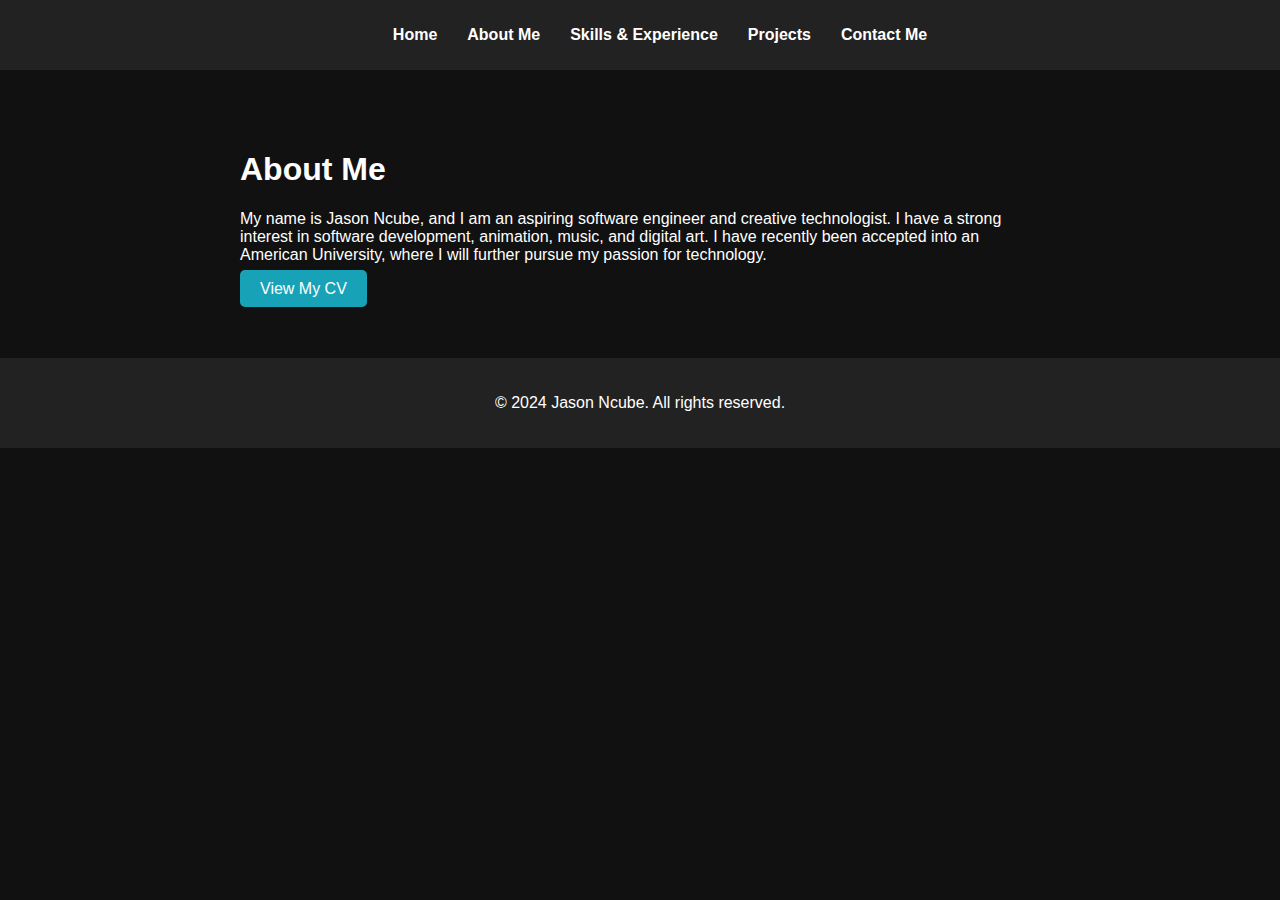
==== about.html @ 03107b76 "first_commit" ====
<!DOCTYPE html>
<html lang="en">
<head>
    <meta charset="UTF-8">
    <meta name="viewport" content="width=device-width, initial-scale=1.0">
    <title>About Me - Jason Ncube</title>
    <link rel="stylesheet" href="css/styles.css">
</head>
<body>
    <header>
        <nav>
            <ul>
                <li><a href="index.html">Home</a></li>
                <li><a href="about.html">About Me</a></li>
                <li><a href="skills.html">Skills & Experience</a></li>
                <li><a href="projects.html">Projects</a></li>
                <li><a href="contact.html">Contact Me</a></li>
            </ul>
        </nav>
    </header>

    <main>
        <section class="about">
            <h1>About Me</h1>
            <p>My name is Jason Ncube, and I am an aspiring software engineer and creative technologist. I have a strong interest in software development, animation, music, and digital art. I have recently been accepted into an American University, where I will further pursue my passion for technology.</p>
            <a href="resume/resume.pdf" class="cta-button">View My CV</a>
        </section>
    </main>

    <footer>
        <p>&copy; 2024 Jason Ncube. All rights reserved.</p>
    </footer>

    <script src="js/scripts.js"></script>
</body>
</html>
---- css/styles.css ----
body {
  margin: 0;
  font-family: 'Lexend', sans-serif;
  background-color: #111;
  color: #fff;
}

header {
  background-color: #222;
  padding: 10px 0;
}

nav ul {
  list-style: none;
  display: flex;
  justify-content: center;
}

nav ul li {
  margin: 0 15px;
}

nav ul li a {
  color: #fff;
  text-decoration: none;
  font-weight: bold;
}

.hero {
  text-align: center;
  padding: 100px 20px;
}

.cta-button {
  background-color: #17A2B8;
  color: #fff;
  padding: 10px 20px;
  text-decoration: none;
  border-radius: 5px;
}

.about, .skills, .projects, .contact {
  padding: 60px 20px;
  max-width: 800px;
  margin: 0 auto;
}

.project-item {
  margin-bottom: 30px;
}

form {
  display: flex;
  flex-direction: column;
}

form label {
  margin-bottom: 5px;
}

form input, form textarea {
  margin-bottom: 15px;
  padding: 10px;
  border: 1px solid #444;
  border-radius: 5px;
}

footer {
  background-color: #222;
  text-align: center;
  padding: 20px 0;
  position: relative;
  bottom: 0;
  width: 100%;
}
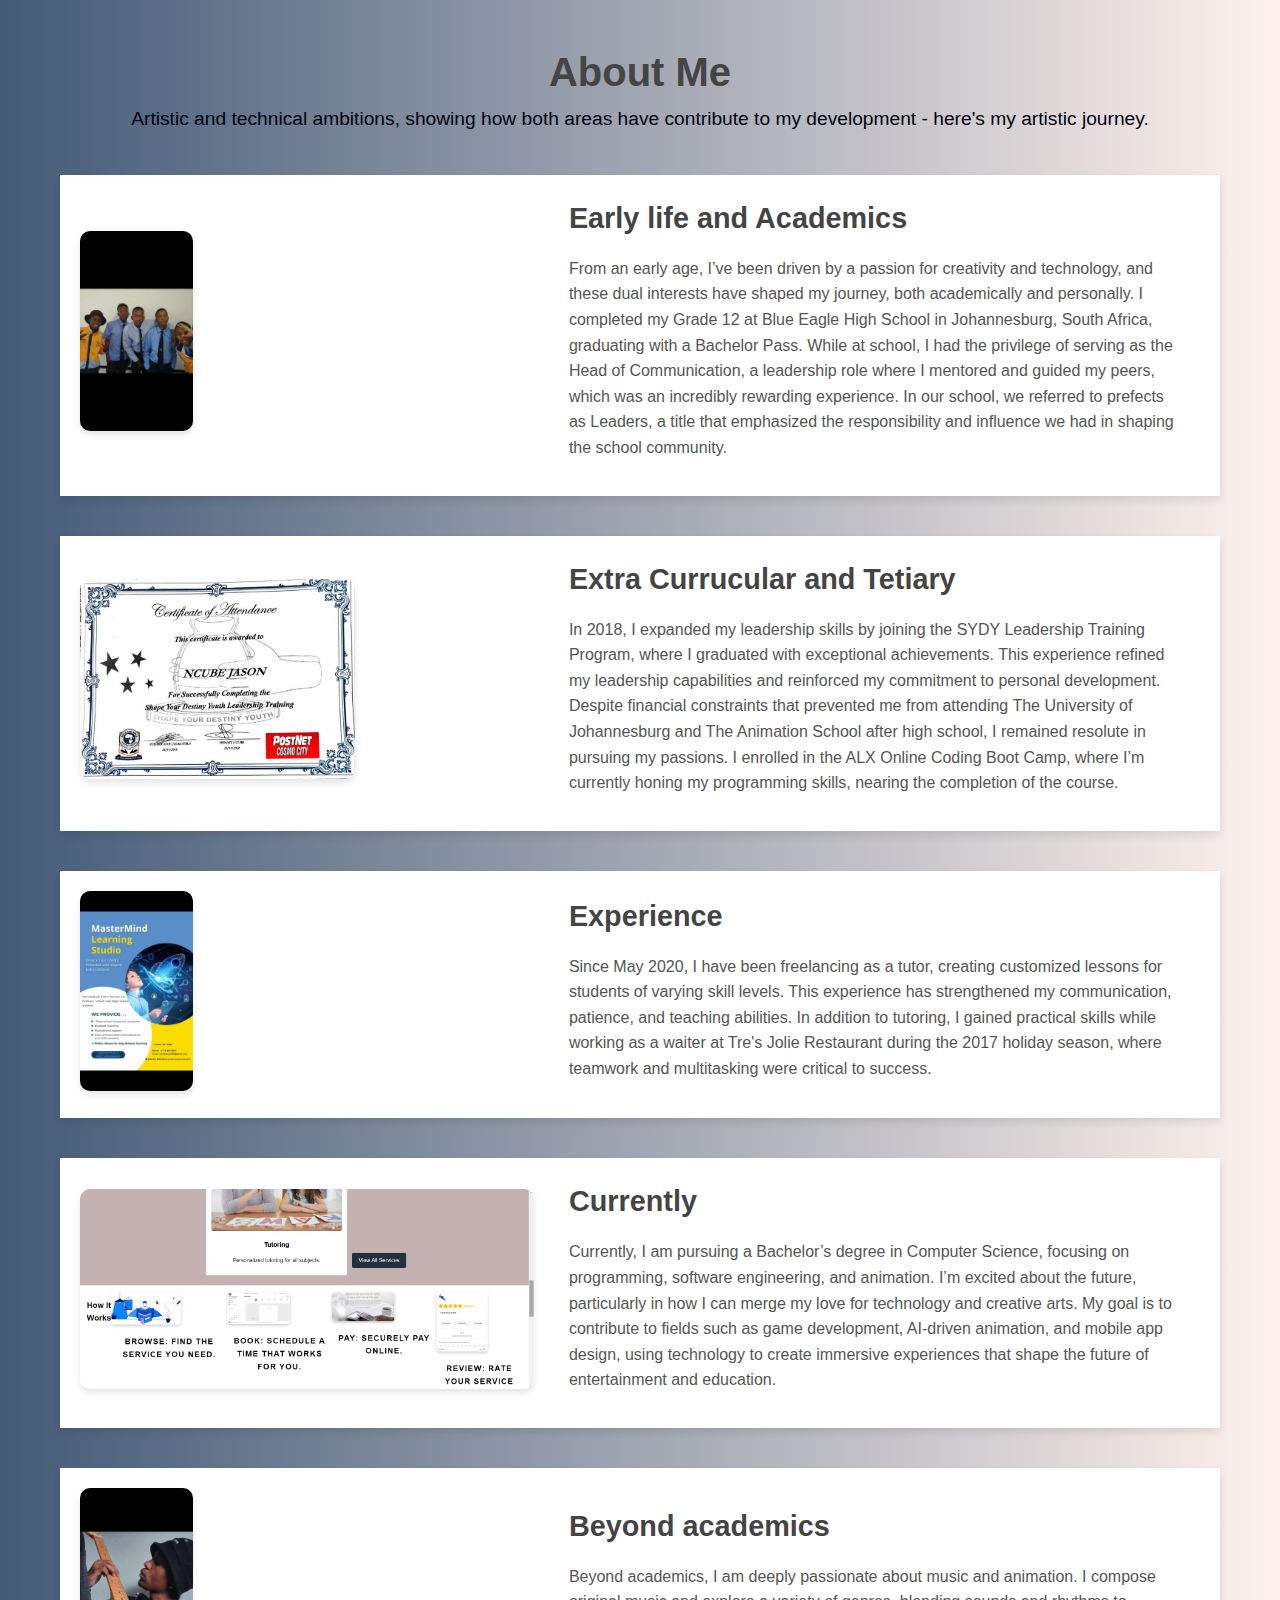
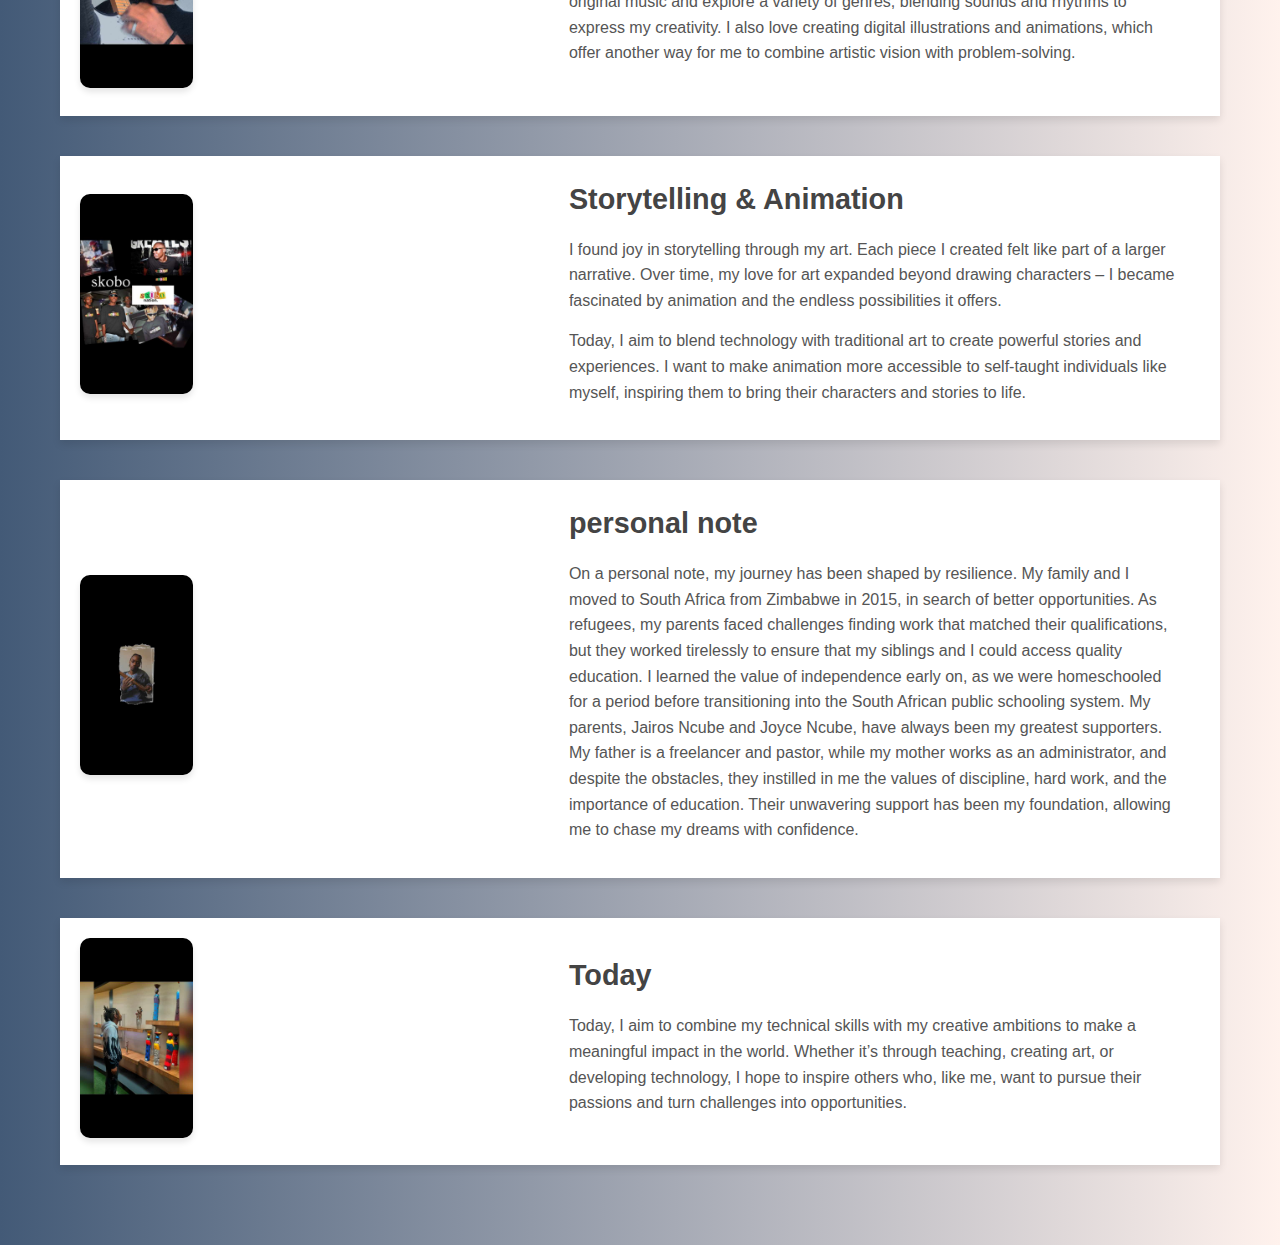
==== commit 91b3bff0: "Final-update" ====
--- a/about.html
+++ b/about.html
@@ -3,34 +3,100 @@
 <head>
     <meta charset="UTF-8">
     <meta name="viewport" content="width=device-width, initial-scale=1.0">
-    <title>About Me - Jason Ncube</title>
-    <link rel="stylesheet" href="css/styles.css">
+    <meta http-equiv="X-UA-Compatible" content="ie=edge">
+    <title>About Me - Art by Jae</title>
+    <link rel="stylesheet" href="about.css">
 </head>
 <body>
-    <header>
-        <nav>
-            <ul>
-                <li><a href="index.html">Home</a></li>
-                <li><a href="about.html">About Me</a></li>
-                <li><a href="skills.html">Skills & Experience</a></li>
-                <li><a href="projects.html">Projects</a></li>
-                <li><a href="contact.html">Contact Me</a></li>
-            </ul>
-        </nav>
-    </header>
+    <div class="about-container">
+        <section class="about-header">
+            <h1>About Me</h1>
+            <p class="intro-text"> Artistic and technical ambitions, showing how both areas have contribute to my development - here's my artistic journey.</p>
+        </section>
+        
+        <section class="about-content">
+            <div class="image-section">
+                <img src="images/Images/school.jpg" alt=" school" class="about-image">
+            </div>
+            <div class="text-section">
+                <h2>Early life  and Academics</h2>
+                <p>From an early age, I’ve been driven by a passion for creativity and technology, and these dual interests have shaped my journey, both academically and personally. I completed my Grade 12 at Blue Eagle High School in Johannesburg, South Africa, graduating with a Bachelor Pass. While at school, I had the privilege of serving as the Head of Communication, a leadership role where I mentored and guided my peers, which was an incredibly rewarding experience. In our school, we referred to prefects as Leaders, a title that emphasized the responsibility and influence we had in shaping the school community.</p>
+            </div>
+        </section>
 
-    <main>
-        <section class="about">
-            <h1>About Me</h1>
-            <p>My name is Jason Ncube, and I am an aspiring software engineer and creative technologist. I have a strong interest in software development, animation, music, and digital art. I have recently been accepted into an American University, where I will further pursue my passion for technology.</p>
-            <a href="resume/resume.pdf" class="cta-button">View My CV</a>
+        <section class="about-content">
+            <div class="image-section">
+                <img src="images/Images/certificate.jpg" alt="Extra" class="about-image">
+            </div>
+            <div class="text-section">
+                <h2>Extra Currucular and Tetiary </h2>
+                <p>In 2018, I expanded my leadership skills by joining the SYDY Leadership Training Program, where I graduated with exceptional achievements. This experience refined my leadership capabilities and reinforced my commitment to personal development. Despite financial constraints that prevented me from attending The University of Johannesburg and The Animation School after high school, I remained resolute in pursuing my passions. I enrolled in the ALX Online Coding Boot Camp, where I’m currently honing my programming skills, nearing the completion of the course.</p>
+            </div>
         </section>
-    </main>
+        
+        <section class="about-content">
+            <div class="image-section">
+                <img src="images/Images/Tutour.jpg" alt="Teaching" class="about-image">
+            </div>
+            <div class="text-section">
+                <h2>Experience </h2>
+                <p>Since May 2020, I have been freelancing as a tutor, creating customized lessons for students of varying skill levels. This experience has strengthened my communication, patience, and teaching abilities. In addition to tutoring, I gained practical skills while working as a waiter at Tre's Jolie Restaurant during the 2017 holiday season, where teamwork and multitasking were critical to success.</p>
+            </div>
+        </section>
+        
+        <section class="about-content">
+            <div class="image-section">
+                <img src="images/Images/Screenshot (364).png" alt="currently" class="about-image">
+            </div>
+            <div class="text-section">
+                <h2>Currently</h2>
+                <p>Currently, I am pursuing a Bachelor’s degree in Computer Science, focusing on programming, software engineering, and animation. I’m excited about the future, particularly in how I can merge my love for technology and creative arts. My goal is to contribute to fields such as game development, AI-driven animation, and mobile app design, using technology to create immersive experiences that shape the future of entertainment and education.</p>
+            </div>
+        </section>
 
-    <footer>
-        <p>&copy; 2024 Jason Ncube. All rights reserved.</p>
-    </footer>
+        <section class="about-content">
+            <div class="image-section">
+                <img src="images/Images/Playing guitar.jpg" alt="Young Jae " class="about-image">
+            </div>
+            <div class="text-section">
+                <h2>Beyond academics</h2>
+                <p>Beyond academics, I am deeply passionate about music and animation. I compose original music and explore a variety of genres, blending sounds and rhythms to express my creativity. I also love creating digital illustrations and animations, which offer another way for me to combine artistic vision with problem-solving.</p>
+            </div>
+        </section>
 
-    <script src="js/scripts.js"></script>
+        <section class="about-content">
+            <div class="image-section">
+                <img src="images/Images/skobo.jpg" alt="Storytelling through animation" class="about-image">
+            </div>
+            <div class="text-section">
+                <h2>Storytelling & Animation</h2>
+                <p>I found joy in storytelling through my art. Each piece I created felt like part of a larger narrative. Over time, my love for art expanded beyond drawing characters – I became fascinated by animation and the endless possibilities it offers.</p>
+                <p>Today, I aim to blend technology with traditional art to create powerful stories and experiences. I want to make animation more accessible to self-taught individuals like myself, inspiring them to bring their characters and stories to life.</p>
+            </div>
+        </section>
+
+        <section class="about-content">
+            <div class="image-section">
+                <img src="images/Images/playing guitar (2).jpg" alt="personal note" class="about-image">
+            </div>
+            <div class="text-section">
+                <h2> personal note</h2>
+                <p>On a personal note, my journey has been shaped by resilience. My family and I moved to South Africa from Zimbabwe in 2015, in search of better opportunities. As refugees, my parents faced challenges finding work that matched their qualifications, but they worked tirelessly to ensure that my siblings and I could access quality education. I learned the value of independence early on, as we were homeschooled for a period before transitioning into the South African public schooling system.
+
+                    My parents, Jairos Ncube and Joyce Ncube, have always been my greatest supporters. My father is a freelancer and pastor, while my mother works as an administrator, and despite the obstacles, they instilled in me the values of discipline, hard work, and the importance of education. Their unwavering support has been my foundation, allowing me to chase my dreams with confidence.</p>
+            </div>
+        </section>
+
+
+        <section class="about-content">
+            <div class="image-section">
+                <img src="images/Images/462637714_1555640231741436_40455529889601494_n.jpg" alt="Technology and Art" class="about-image">
+            </div>
+            <div class="text-section">
+                <h2>Today</h2>
+                <p>Today, I aim to combine my technical skills with my creative ambitions to make a meaningful impact in the world. Whether it’s through teaching, creating art, or developing technology, I hope to inspire others who, like me, want to pursue their passions and turn challenges into opportunities.</p>
+            </div>
+        </section>
+    </div>
 </body>
 </html>
--- a/about.css
+++ b/about.css
@@ -0,0 +1,95 @@
+/* General Styling */
+* {
+  margin: 0;
+  padding: 0;
+  box-sizing: border-box;
+  font-family: 'Arial', sans-serif;
+}
+
+body {
+  background: linear-gradient(90deg, #435a77, #fff2ed);
+  color: #1c0d0d;
+  line-height: 1.6;
+  padding: 20px;
+}
+
+/* Container */
+.about-container {
+  max-width: 1200px;
+  margin: 0 auto;
+  padding: 20px;
+}
+
+/* Header Section */
+.about-header {
+  text-align: center;
+  margin-bottom: 40px;
+}
+
+.about-header h1 {
+  font-size: 2.5rem;
+  color: #444;
+}
+
+.intro-text {
+  font-size: 1.2rem;
+  color: #00030e;
+}
+
+/* About Content Section */
+.about-content {
+  display: flex;
+  align-items: center;
+  justify-content: space-between;
+  margin-bottom: 40px;
+  background: #fff;
+  padding: 20px;
+  box-shadow: 0 4px 8px rgba(0, 0, 0, 0.1);
+}
+
+.text-section {
+  flex: 1;
+  margin-right: 20px;
+}
+
+.text-section h2 {
+  font-size: 1.8rem;
+  color: #444;
+  margin-bottom: 15px;
+}
+
+.text-section p {
+  font-size: 1rem;
+  color: #555;
+  margin-bottom: 15px;
+}
+
+.image-section {
+  flex: 0.8;
+}
+
+.about-image {
+  max-width: 100%;
+  height: 200px;
+  border-radius: 10px;
+  box-shadow: 0 4px 6px rgba(0, 0, 0, 0.1);
+}
+
+/* Media Queries */
+@media (max-width: 768px) {
+  .about-content {
+      flex-direction: column;
+  }
+
+  .text-section {
+      margin-right: 0;
+  }
+
+  .about-header h1 {
+      font-size: 2rem;
+  }
+
+  .about-header .intro-text {
+      font-size: 1rem;
+  }
+}
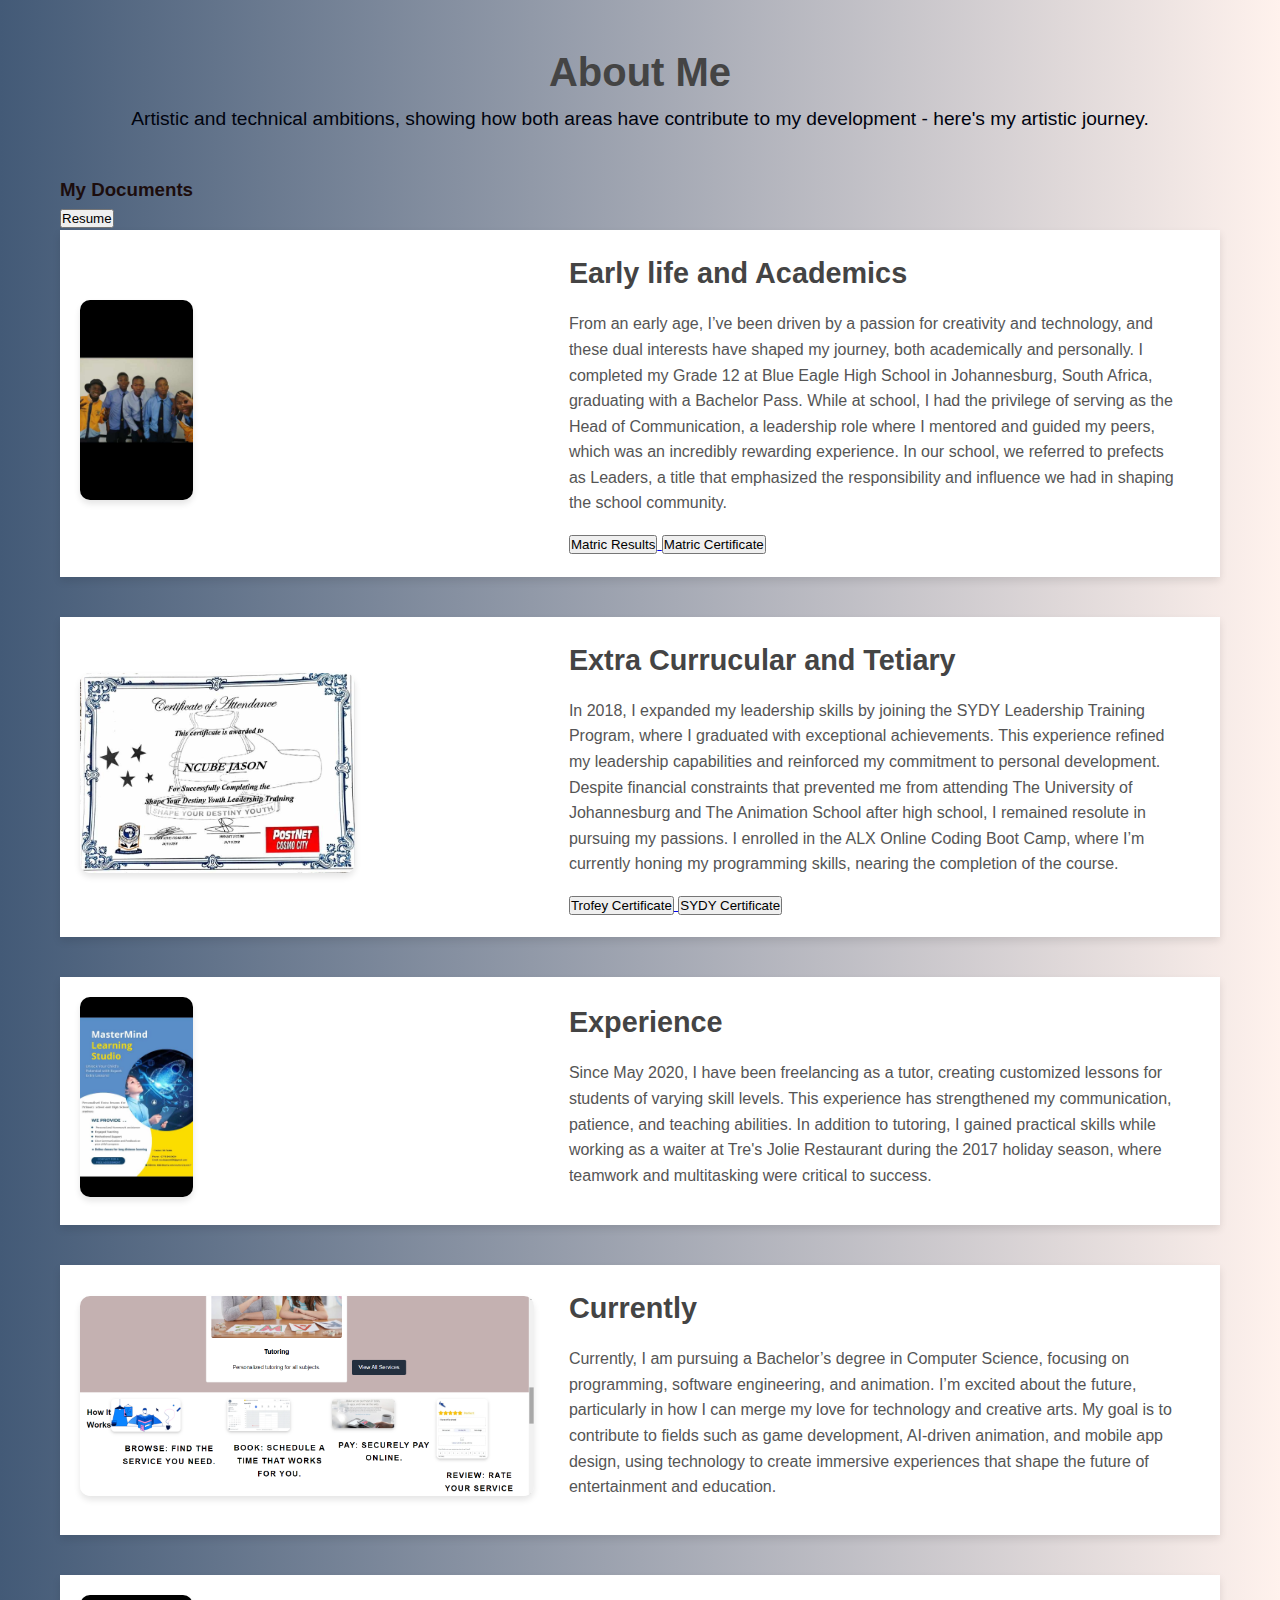
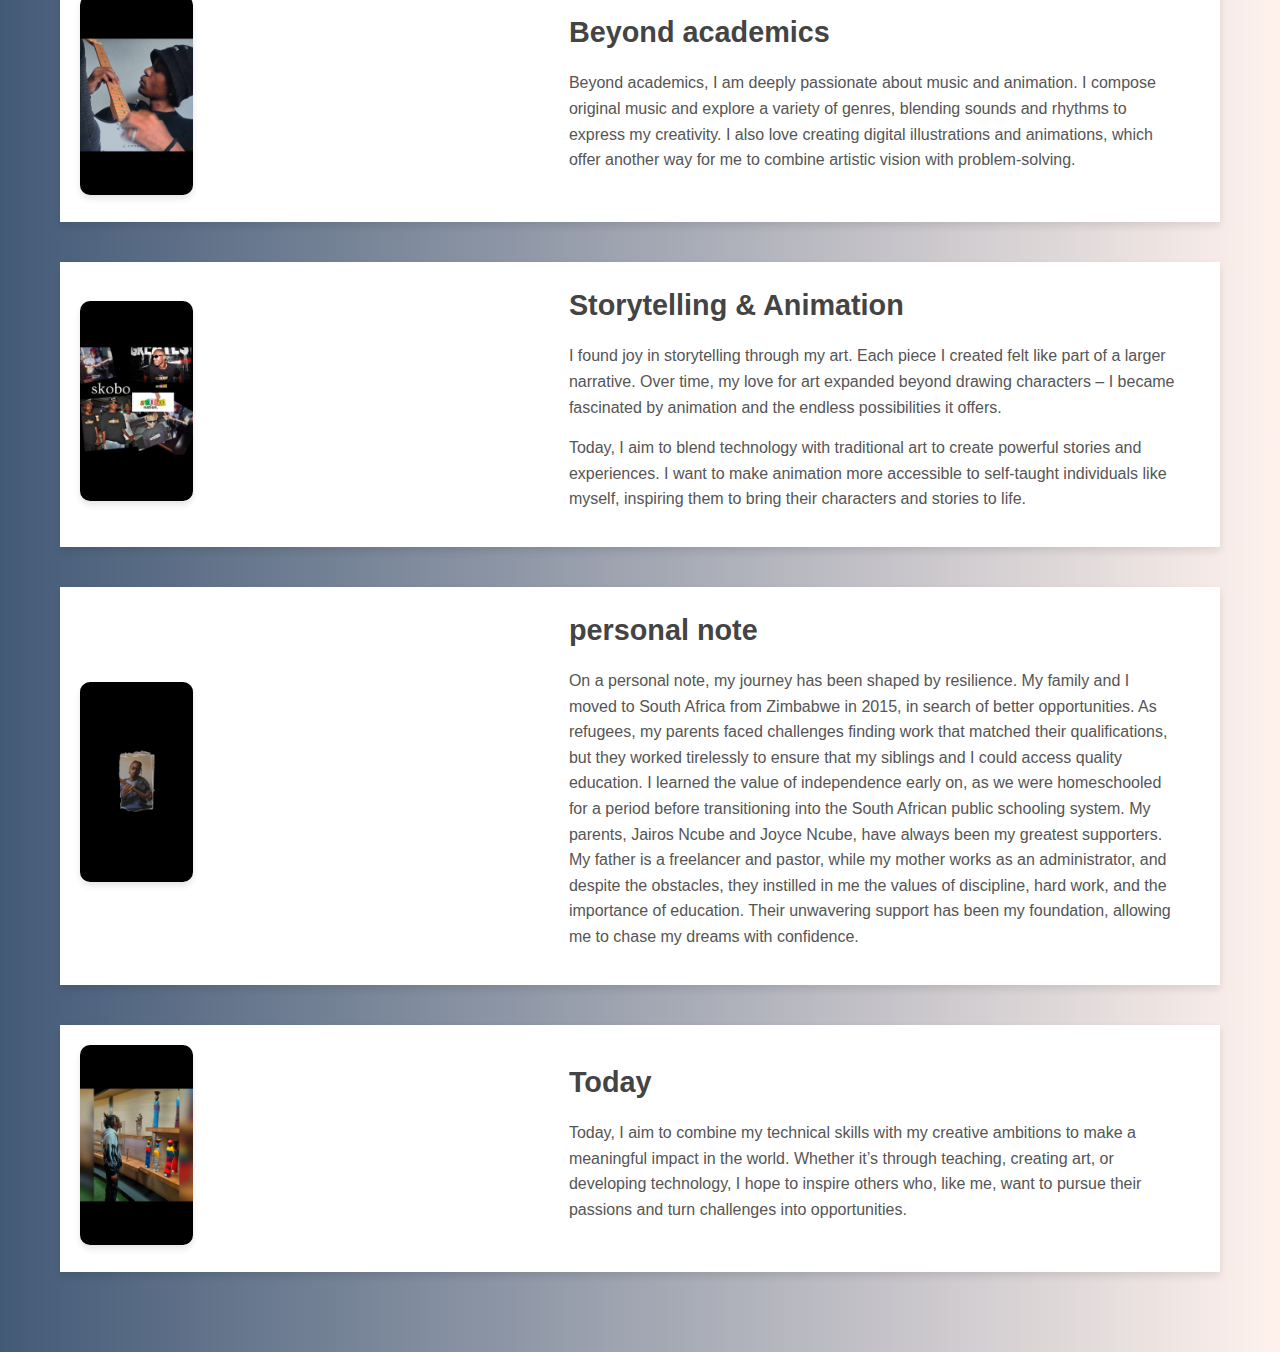
==== commit 2fac0ebe: "update" ====
--- a/about.html
+++ b/about.html
@@ -13,6 +13,13 @@
             <h1>About Me</h1>
             <p class="intro-text"> Artistic and technical ambitions, showing how both areas have contribute to my development - here's my artistic journey.</p>
         </section>
+        <div class="documents">
+            <h3>My Documents</h3>
+            <a href="resume/Jason T.A. Ncube CV.pdf" target="_blank">
+                <button>Resume</button>
+            </a>
+        </div>
+        
         
         <section class="about-content">
             <div class="image-section">
@@ -20,7 +27,13 @@
             </div>
             <div class="text-section">
                 <h2>Early life  and Academics</h2>
-                <p>From an early age, I’ve been driven by a passion for creativity and technology, and these dual interests have shaped my journey, both academically and personally. I completed my Grade 12 at Blue Eagle High School in Johannesburg, South Africa, graduating with a Bachelor Pass. While at school, I had the privilege of serving as the Head of Communication, a leadership role where I mentored and guided my peers, which was an incredibly rewarding experience. In our school, we referred to prefects as Leaders, a title that emphasized the responsibility and influence we had in shaping the school community.</p>
+                <p>From an early age, I’ve been driven by a passion for creativity and technology, and these dual interests have shaped my journey, both academically and personally. I completed my Grade 12 at Blue Eagle High School in Johannesburg, South Africa, graduating with a Bachelor Pass. While at school, I had the privilege of serving as the Head of Communication, a leadership role where I mentored and guided my peers, which was an incredibly rewarding experience. In our school, we referred to prefects as Leaders, a title that emphasized the responsibility and influence we had in shaping the school community.</p> </a>
+                <a href="resume/Grade 12 Ressults.pdf" target="_blank">
+                    <button>Matric Results</button>
+                </a>
+                <a href="resume/NATIONAL SENIOR CERTIFICATE.pdf" target="_blank">
+                    <button>Matric Certificate</button>
+                </a>
             </div>
         </section>
 
@@ -30,7 +43,12 @@
             </div>
             <div class="text-section">
                 <h2>Extra Currucular and Tetiary </h2>
-                <p>In 2018, I expanded my leadership skills by joining the SYDY Leadership Training Program, where I graduated with exceptional achievements. This experience refined my leadership capabilities and reinforced my commitment to personal development. Despite financial constraints that prevented me from attending The University of Johannesburg and The Animation School after high school, I remained resolute in pursuing my passions. I enrolled in the ALX Online Coding Boot Camp, where I’m currently honing my programming skills, nearing the completion of the course.</p>
+                <p>In 2018, I expanded my leadership skills by joining the SYDY Leadership Training Program, where I graduated with exceptional achievements. This experience refined my leadership capabilities and reinforced my commitment to personal development. Despite financial constraints that prevented me from attending The University of Johannesburg and The Animation School after high school, I remained resolute in pursuing my passions. I enrolled in the ALX Online Coding Boot Camp, where I’m currently honing my programming skills, nearing the completion of the course.</p><a href="resume/Trofey  Scanner 251024 5.29.26.pdf" target="_blank">
+                    <button>Trofey Certificate</button>
+                </a>
+                <a href="resume/SYDY PDF Scanner 211024 4.09.43.pdf" target="_blank">
+                    <button>SYDY Certificate</button>
+                </a>
             </div>
         </section>
         
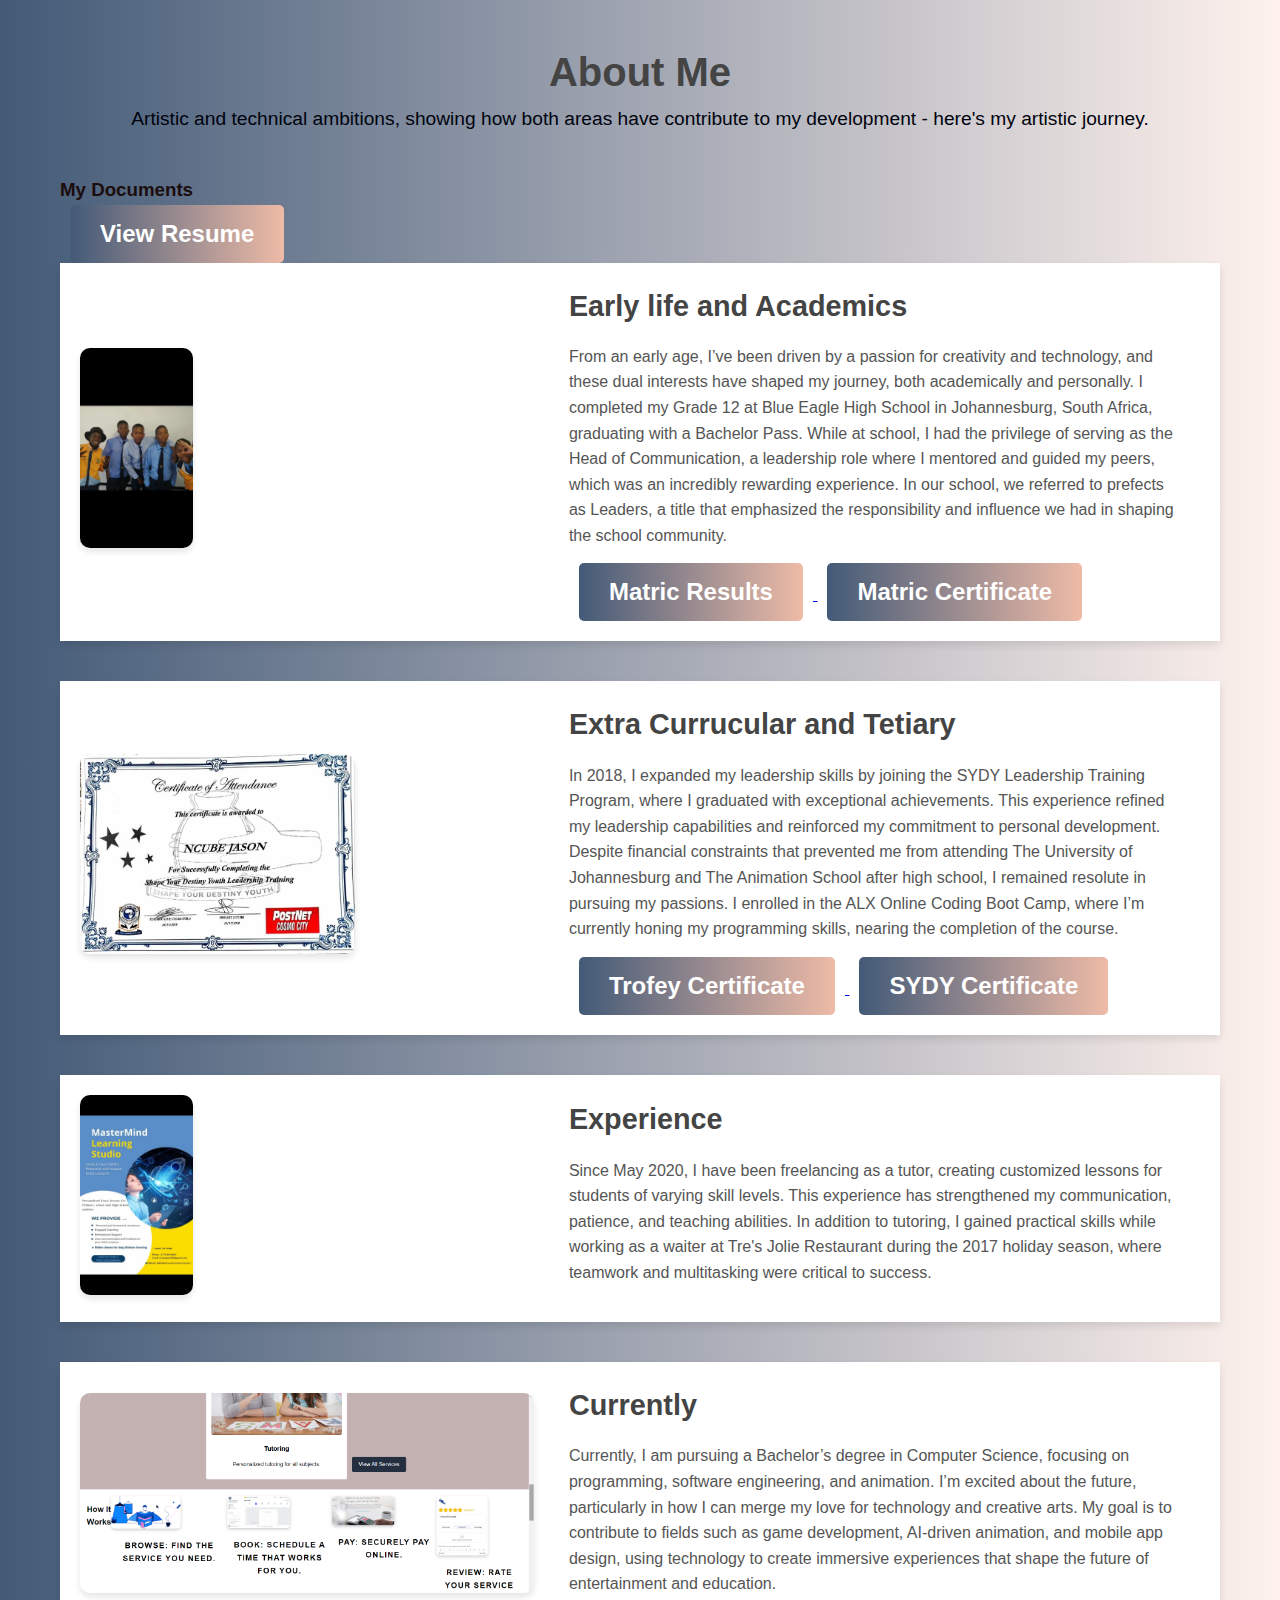
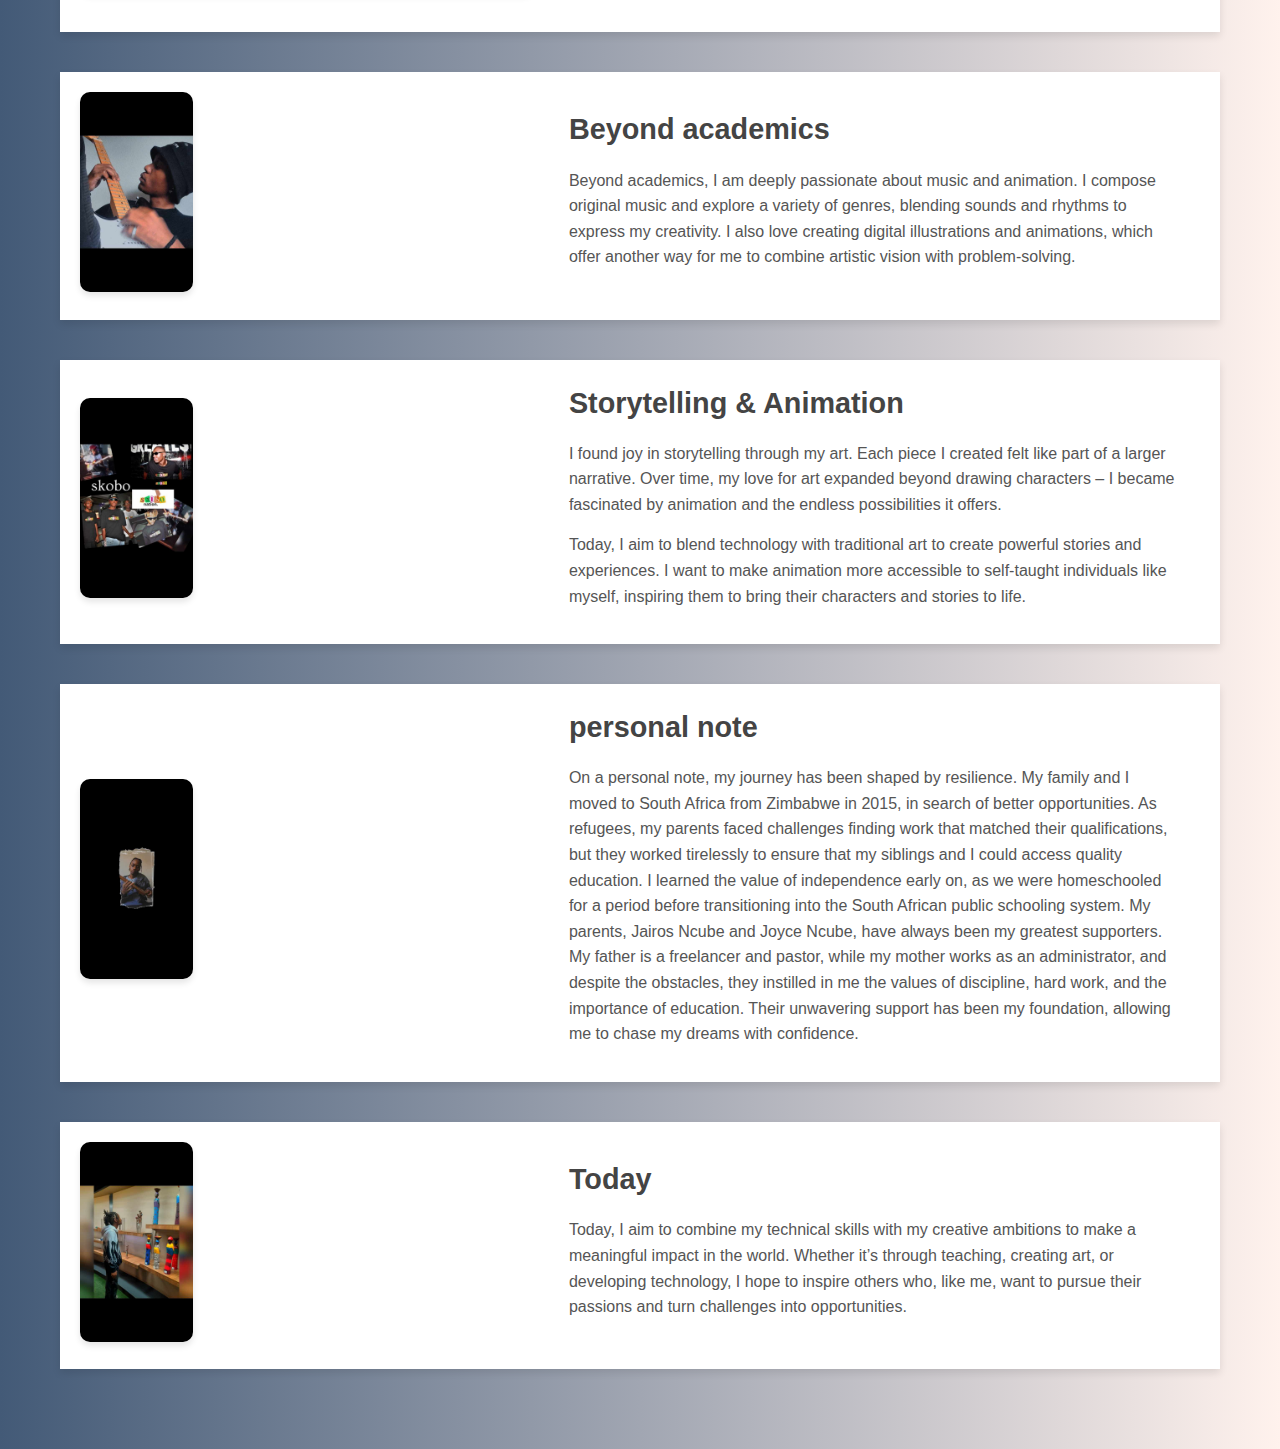
==== commit 13e5620e: "update" ====
--- a/about.html
+++ b/about.html
@@ -15,24 +15,22 @@
         </section>
         <div class="documents">
             <h3>My Documents</h3>
-            <a href="resume/Jason T.A. Ncube CV.pdf" target="_blank">
-                <button>Resume</button>
-            </a>
+            <button class="button" onclick="window.location.href='resume/Jason T.A. Ncube CV.pdf'">View Resume</button>
         </div>
         
         
         <section class="about-content">
             <div class="image-section">
-                <img src="images/Images/school.jpg" alt=" school" class="about-image">
+                <img src="images/Images/school.jpg" alt="Extra" class="about-image">
             </div>
             <div class="text-section">
                 <h2>Early life  and Academics</h2>
                 <p>From an early age, I’ve been driven by a passion for creativity and technology, and these dual interests have shaped my journey, both academically and personally. I completed my Grade 12 at Blue Eagle High School in Johannesburg, South Africa, graduating with a Bachelor Pass. While at school, I had the privilege of serving as the Head of Communication, a leadership role where I mentored and guided my peers, which was an incredibly rewarding experience. In our school, we referred to prefects as Leaders, a title that emphasized the responsibility and influence we had in shaping the school community.</p> </a>
                 <a href="resume/Grade 12 Ressults.pdf" target="_blank">
-                    <button>Matric Results</button>
+                    <button class="button">Matric Results</button>
                 </a>
                 <a href="resume/NATIONAL SENIOR CERTIFICATE.pdf" target="_blank">
-                    <button>Matric Certificate</button>
+                    <button class="button">Matric Certificate</button>
                 </a>
             </div>
         </section>
@@ -44,10 +42,10 @@
             <div class="text-section">
                 <h2>Extra Currucular and Tetiary </h2>
                 <p>In 2018, I expanded my leadership skills by joining the SYDY Leadership Training Program, where I graduated with exceptional achievements. This experience refined my leadership capabilities and reinforced my commitment to personal development. Despite financial constraints that prevented me from attending The University of Johannesburg and The Animation School after high school, I remained resolute in pursuing my passions. I enrolled in the ALX Online Coding Boot Camp, where I’m currently honing my programming skills, nearing the completion of the course.</p><a href="resume/Trofey  Scanner 251024 5.29.26.pdf" target="_blank">
-                    <button>Trofey Certificate</button>
+                    <button class="button">Trofey Certificate</button>
                 </a>
-                <a href="resume/SYDY PDF Scanner 211024 4.09.43.pdf" target="_blank">
-                    <button>SYDY Certificate</button>
+                <a href="resume/SYDY PDF Scanner 211024 4.09.43.pdf" target="_blank " >
+                    <button class="button">SYDY Certificate</button>
                 </a>
             </div>
         </section>
--- a/about.css
+++ b/about.css
@@ -46,6 +46,18 @@
   padding: 20px;
   box-shadow: 0 4px 8px rgba(0, 0, 0, 0.1);
 }
+.button{
+  background: linear-gradient(90deg, #435a77, #eebba7);
+  color: #ffffff; /* Dark text on yellow button */
+  border: none;
+  padding: 15px 30px;
+  cursor: pointer;
+  font-size: 1.5rem;
+  font-family: 'Oswald', sans-serif;
+  font-weight: bold;
+  border-radius: 5px;
+  margin: 0 10px;
+}
 
 .text-section {
   flex: 1;
